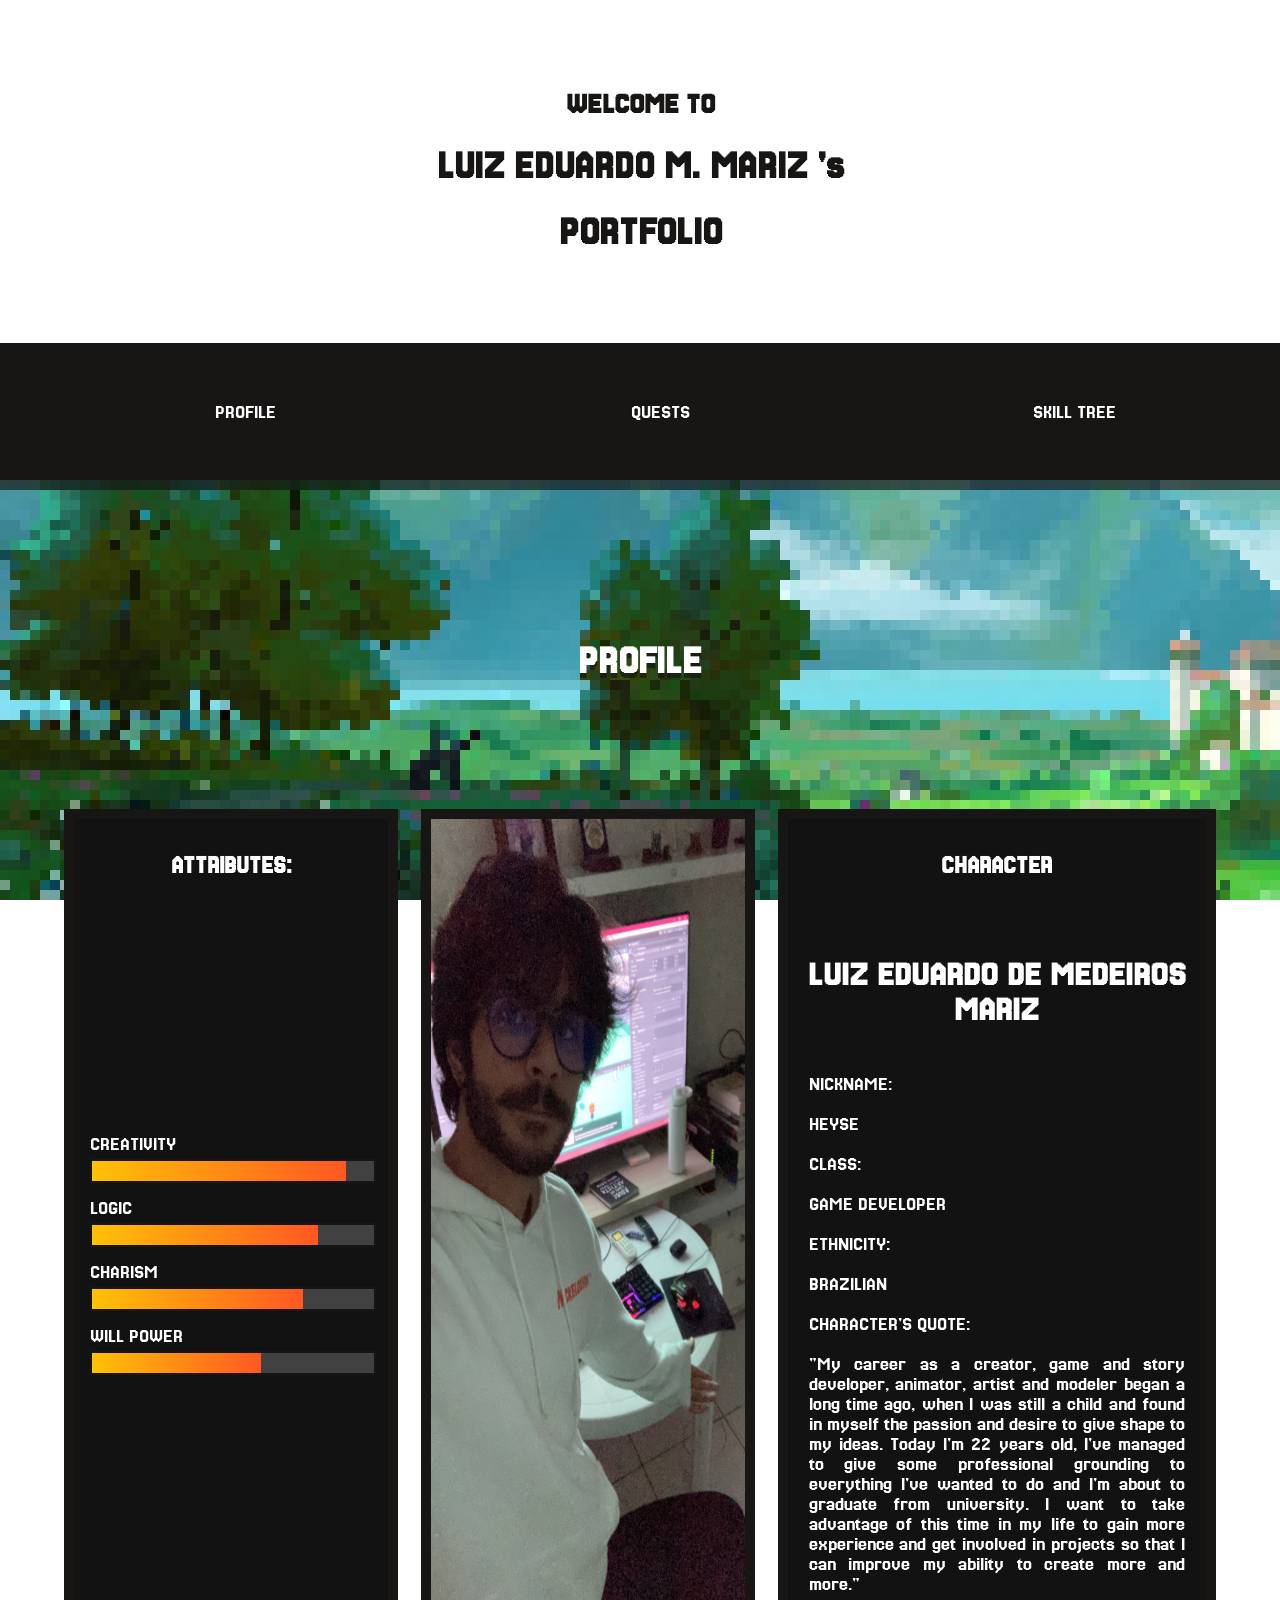
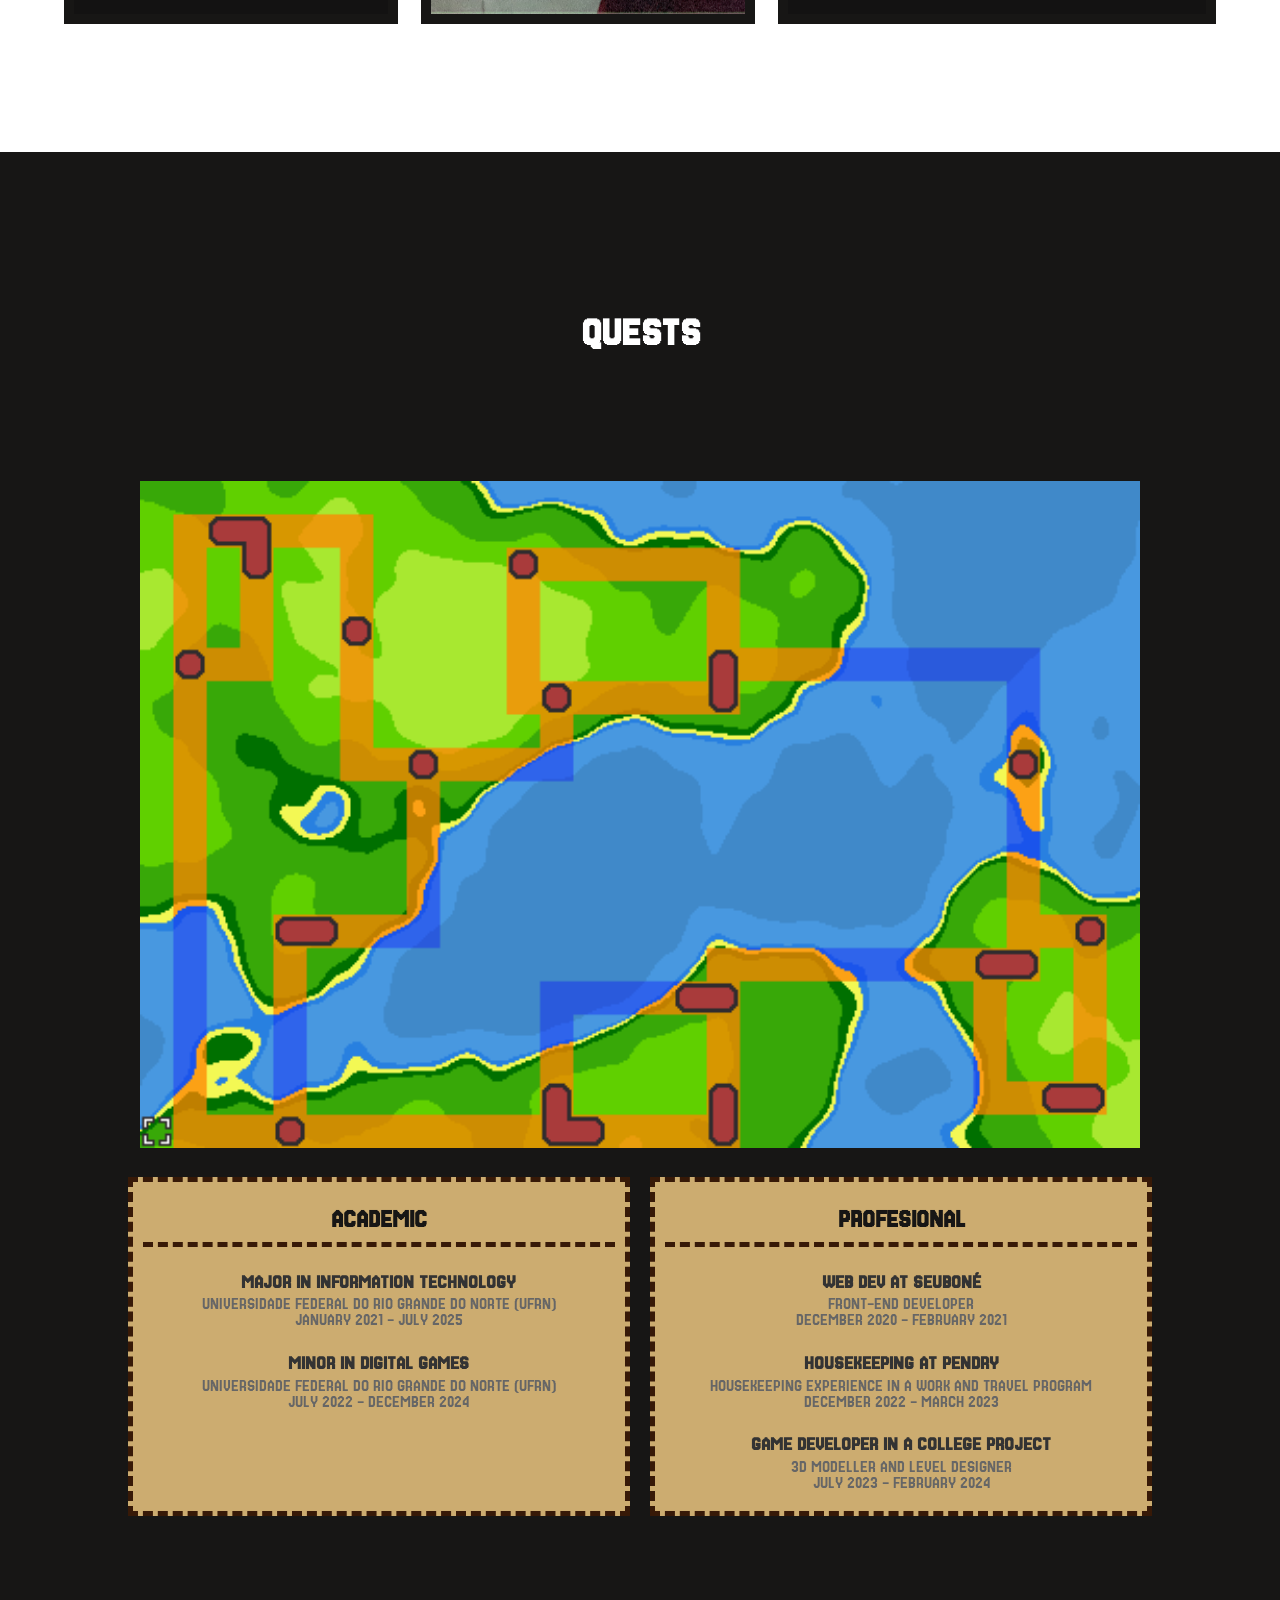
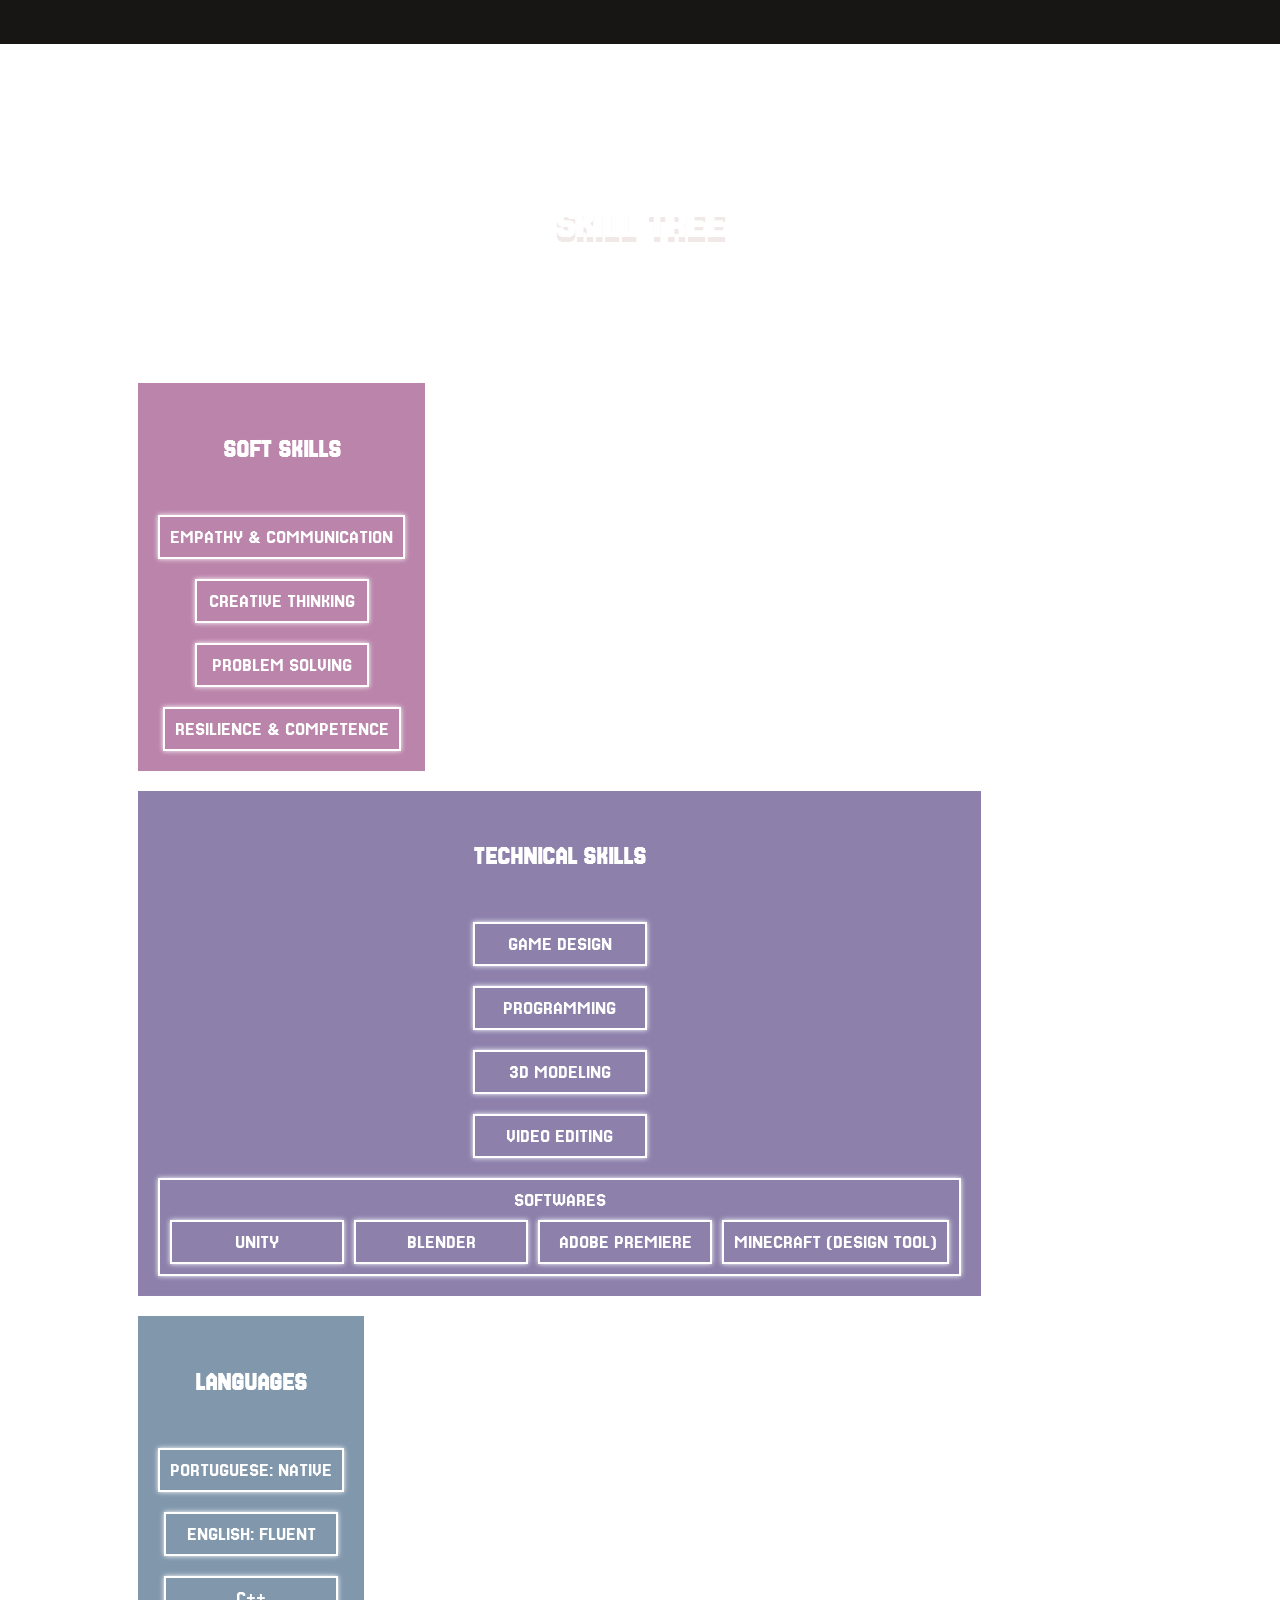
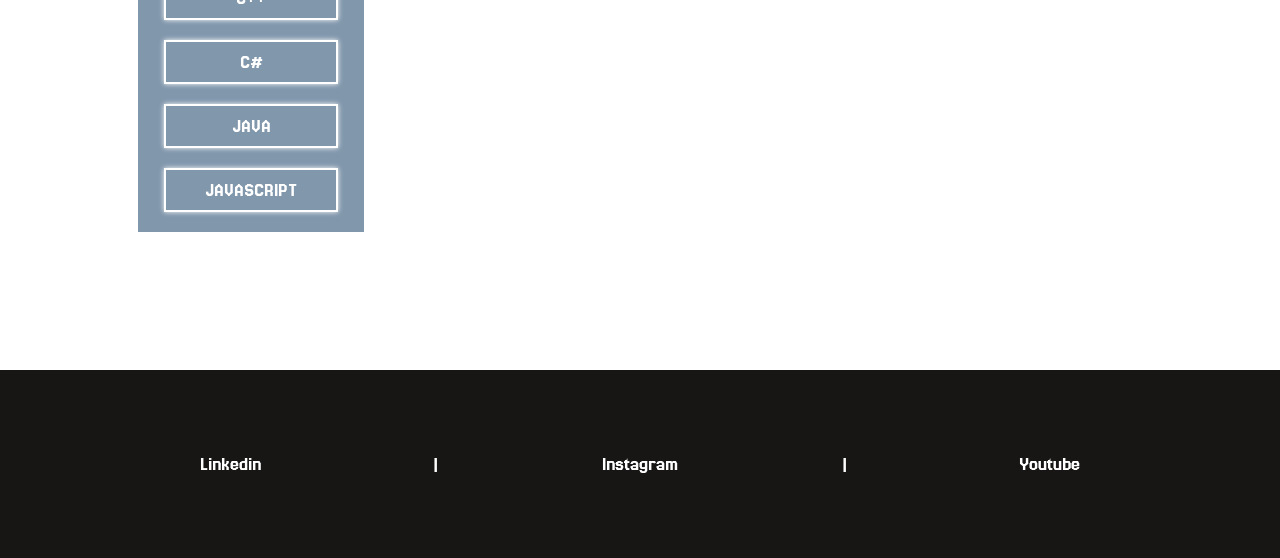
==== index.html @ ec73af60 "changing names" ====
<!DOCTYPE html>
<html>
  <head>
    <meta charset="UTF-8">
    <meta name="viewport" content="width=device-width, initial-scale=1.0">
    <meta http-equiv="X-UA-Compatible" content="ie=edge">

    <link rel="stylesheet" href="css/Style.css">
    <link href="https://fonts.googleapis.com/css2?family=Jersey+25&display=swap" rel="stylesheet">

    <title>Mariz's Portfolio</title>
  </head>

  <body>
    <header id="Level01">
        <div class="container">
            <div class="title">
                <div>
                    <h2>WELCOME TO</h2>
                </div>
                <div>
                    <h1> <span>LUIZ EDUARDO M. MARIZ</span> 's</h1>
                </div>
                <div>
                    <h1>PORTFOLIO</h1>
                </div>
            </div>
        </div>
        
        <div class="container">
            <nav class="navigation">
                <ul>
                    <li><a href="#Level02">PROFILE</a></li>
                    <li><a href="#Level03">QUESTS</a></li>
                    <li><a href="#Level04">SKILL TREE</a></li>
                </ul>
            </nav>
        </div>
    </header>

    <section id="Level02">
        <div class="container section-title">
            <h2 style="font-size: 40px;">PROFILE</h2>
        </div>
        <div class="container profile">
            <div class="container" id="lvl02-atributtes">
                <div class="container column">
                    <h4 style="font-size: 25px;">ATTRIBUTES:</h4>
                </div>
                <div class="container column">
                    <div class="container row">
                        <div class="attribute">
                            <span>CREATIVITY</span>
                            <div class="rating-bar">
                              <div class="fill" style="width: 90%;"></div>
                            </div>
                          </div>
                    </div>
                    <div class="container row">
                        <div class="attribute">
                            <span>LOGIC</span>
                            <div class="rating-bar">
                                <div class="fill" style="width: 80%;"></div>
                            </div>
                        </div>
                    </div>
                    <div class="container row">
                        <div class="attribute">
                            <span>CHARISM</span>
                            <div class="rating-bar">
                                <div class="fill" style="width: 75%;"></div>
                            </div>
                        </div>
                    </div>
                    <div class="container row">
                        <div class="attribute">
                            <span>WILL POWER</span>
                            <div class="rating-bar">
                                <div class="fill" style="width: 60%;"></div>
                            </div>
                        </div>
                    </div>
                </div>
            </div>
            <div class="container" id="lvl02-image">
                <img src="./imgs/profile2-img.JPG" alt="Luiz Eduardo's photo">
            </div>
            <div class="container" id="lvl02-description">
                <div class="container column">
                    <div>
                        <h4 style="font-size: 25px;">CHARACTER</h4>
                    </div>
                    <div>
                        <h4 style="font-size: 35px;">LUIZ EDUARDO DE MEDEIROS MARIZ</h4>
                    </div>
                </div>
                <div class="container column">
                    <div class="container row">
                        <span>NICKNAME:</span> 
                        <div>
                            <p>HEYSE</p>
                        </div>
                    </div>
                    <div class="container row">
                        <span>CLASS:</span> 
                        <div>
                            <p>GAME DEVELOPER</p>
                        </div>
                    </div>
                    <div class="container row">
                        <span>ETHNICITY:</span>
                        <div>
                            <p>BRAZILIAN</p>
                        </div>
                    </div>
                    <div class="container row">
                        <span>CHARACTER'S QUOTE:</span> 
                        <div id="lvl02-description-character-quote">
                            <p>"My career as a creator, game and story developer, animator, artist and modeler began a long time ago, 
                                when I was still a child and found in myself the passion and desire to give shape to my ideas. 
                                Today I'm 22 years old, I've managed to give some professional grounding to everything I've wanted to do 
                                and I'm about to graduate from university. I want to take advantage of this time in my life to gain more 
                                experience and get involved in projects so that I can improve my ability to create more and more."
                            </p>
                        </div>
                    </div>
                </div>
            </div>
        </div>
    </section>

    <section id="Level03">
        <div class="container section-title">
            <h2 style="font-size: 40px;">QUESTS</h2>
        </div>

        <div class="map-container">
            <img src="./imgs/map.png" alt="Mapa ilustrativo das experiências">
          </div>
        
          <div class="info-container">
            <div class="academic">
              <h3 style="font-size: 25px;">ACADEMIC</h3>
              <div class="entry">
                <h4>MAJOR IN INFORMATION TECHNOLOGY</h4>
                <p>UNIVERSIDADE FEDERAL DO RIO GRANDE DO NORTE (UFRN)</p>
                <p>JANUARY 2021 - JULY 2025</p>
              </div>
              <div class="entry">
                <h4>MINOR IN DIGITAL GAMES</h4>
                <p>UNIVERSIDADE FEDERAL DO RIO GRANDE DO NORTE (UFRN)</p>
                <p>JULY 2022 - DECEMBER 2024</p>
              </div>
            </div>
        
            <div class="profesional">
              <h3 style="font-size: 25px;">PROFESIONAL</h3>
              <div class="entry">
                <h4>WEB DEV AT SEUBONÉ</h4>
                <p>FRONT-END DEVELOPER</p>
                <p>DECEMBER 2020 - FEBRUARY 2021</p>
              </div>
              <div class="entry">
                <h4>HOUSEKEEPING AT PENDRY</h4>
                <p>HOUSEKEEPING EXPERIENCE IN A WORK AND TRAVEL PROGRAM</p>
                <p>DECEMBER 2022 - MARCH 2023</p>
              </div>
              <div class="entry">
                <h4>GAME DEVELOPER IN A COLLEGE PROJECT</h4>
                <p>3D MODELLER AND LEVEL DESIGNER</p>
                <p>JULY 2023 - FEBRUARY 2024</p>
              </div>
            </div>
          </div>
    </section>

    <section id="Level04">
        <div class="container section-title">
            <h2 style="font-size: 40px;">SKILL TREE</h2>
        </div>
        <!-- <div class="skill-tree">
            <div class="skill-branch">
              <div class="skill-node">Programming</div>
              <div class="skill-line vertical"></div>
              <div class="skill-subbranch">
                <div class="skill-node">C#</div>
                <div class="skill-node">Unity</div>
                <div class="skill-node">Git</div>
              </div>
            </div>
        </div> -->
        <div class="skill-tree-wrapper">
            <div class="skill-category" id="skill-tree1">
              <h4 style="font-size: 25px;">SOFT SKILLS</h4>
              <div class="skill-node">EMPATHY & COMMUNICATION</div>
              <div class="skill-node">CREATIVE THINKING</div>
              <div class="skill-node">PROBLEM SOLVING</div>
              <div class="skill-node">RESILIENCE & COMPETENCE</div>
            </div>
          
            <div class="skill-category" id="skill-tree2">
              <h4 style="font-size: 25px;">TECHNICAL SKILLS</h4>
              <div class="skill-node">GAME DESIGN</div>
              <div class="skill-node">PROGRAMMING</div>
              <div class="skill-node">3D MODELING</div>
              <div class="skill-node">VIDEO EDITING</div>
              <div class="skill-node has-children">
                SOFTWARES
                <div class="skill-subbranch">
                  <div class="skill-node">UNITY</div>
                  <div class="skill-node">BLENDER</div>
                  <div class="skill-node">ADOBE PREMIERE</div>
                  <div class="skill-node">MINECRAFT (DESIGN TOOL)</div>
                </div>
              </div>
            </div>
          
            <div class="skill-category" id="skill-tree3">
              <h4 style="font-size: 25px;">LANGUAGES</h4>
                    <div class="skill-node">PORTUGUESE: NATIVE</div>
                    <div class="skill-node">ENGLISH: FLUENT</div>
                    <div class="skill-node">C++</div>
                    <div class="skill-node">C#</div>
                    <div class="skill-node">JAVA</div>
                    <div class="skill-node">JAVASCRIPT</div>
            </div>
          </div>
    </section>

  </body>

  <footer>
    <div class="container" id="footer-div">
        <div class="item">
            <a href="https://www.linkedin.com/in/luiz-eduardo-mariz-1476a11b5/" target="_blank">Linkedin</a>
        </div>
        <div class="item">
            <p>|</p>
        </div>
        <div class="item">
            <a href="https://www.instagram.com/dumarizz/?hl=pt-br" target="_blank">Instagram</a>
        </div>
        <div class="item">
            <p>|</p>
        </div>
        <div class="item">
            <a href="https://www.youtube.com/@casanarvore" target="_blank">Youtube</a>
        </div>
    </div>
  </footer>
</html>
---- css/Style.css ----
/* General */

.container{
  display: flex;
  flex-wrap: wrap;
}

a{
  text-decoration: none;
}

.item{
  text-align: center;
  flex: 1;
  margin: auto;
}

.section-title h2{
  margin-left: auto;
  margin-right: auto;

  margin-bottom: 10%;
}

.column{
  flex-direction: column;
}

.row{
  flex-direction: row;
}

/*  Body */

body{
  margin: 0;

  text-align: center;
  color: white;

  font-family: "Jersey 25", sans-serif;

  font-size: 20px
}

/* Header */

.title{
  color: #171615;
  width: 100%;

  background-image: url(https://images.steamusercontent.com/ugc/2310974141604980016/B4EF3A7A2D1772DE26B1A6F51CE33A04FD8BB917/?imw=5000&imh=5000&ima=fit&impolicy=Letterbox&imcolor=%23000000&letterbox=false);

  padding-top: 5%;
  padding-bottom: 5%;
}

.navigation{
  background-color: #171615;

  box-shadow: 0px 10px #131212a4;

  flex: auto;
  padding-top: 3%;
  padding-bottom: 3%;

  z-index: 2;
}

.navigation ul{
  list-style-type: none;

  display: block;
}

.navigation li{
  display: inline-block;
  width: 33%;
}

.navigation a{
  color: white;
}

/* profile - Level02 */

#Level02{

  padding-top: 10%;
  padding-bottom: 10%;

  background: url(../imgs/castle_field1.jpg) fixed;
  background-color: #fff;

  z-index: 1;
}

#Level02 .section-title{
  text-shadow: 0 5px #131212a4
}

.profile{
  justify-content: space-around;

  margin-left: 5%;
  margin-right: 5%;
}

#lvl02-atributtes{
  flex: 3;
  text-align: center;

  border-style: solid;
  border-width: 10px ;
  border-color: #171615;

  
  background-color: #131212;
}

#lvl02-atributtes div{
  width: 100%;
}


.attribute {
  margin-bottom: 15px;

  text-align: left;

  width: 100%;

  margin-left: 5%;
  margin-right: 5%;
}

.rating-bar {
  width: 100%;
  height: 20px;

  background-color: rgba(255, 255, 255, 0.2);

  border: 2px solid #171615;

  margin-top: 5px;
}

.fill {
  height: 100%;
  background: linear-gradient(to right, #ffc107, #ff5722);

}

#lvl02-image{
  flex: 3;
  justify-content: center;
  margin-left: 2%;
  margin-right: 2%;

  border-style: solid;
  border-width: 10px ;
  border-color: #171615;
}

#lvl02-image img{
  width: 100%;
  max-width: 1000px;
  height: auto;

}

#lvl02-description{
  flex: 4;
  flex-wrap: wrap;
  text-align: center;

  color: white;

  border-style: solid;
  border-width: 10px ;
  border-color: #171615;

  
  background-color: #131212;
}

#lvl02-description div{
  width: 100%;
}

#lvl02-description div span{
  margin-left: 5%;
}

#lvl02-description .container .row div{
  margin-left: 5%;
  margin-right: 5%;

  text-align: justify;
}

#lvl02-description-character-quote{
  margin-left: 5%;
  margin-right: 5%;

  text-align: justify;
}

/* quests - Level03 */

#Level03{
  width: 100%; 
  padding-top: 10%;
  padding-bottom: 10%;

  align-items: center;

  background-color: #171615;

  color: white;

  z-index: 2;
}

#Level03 .map-container {
  width: 100%;
  max-width: 1000px;
  margin-bottom: 2%;

  margin-left: auto;
  margin-right: auto;
}

#Level03 .map-container img {
  width: 100%;
  height: auto;
}

#Level03 .info-container {
  margin-left: auto;
  margin-right: auto;
  
  display: flex;
  flex-direction: row;
  justify-content: space-between;
  gap: 2%;
  width: 100%;

  max-width: 80%;
  flex-wrap: wrap;
}

#Level03 .academic,
#Level03 .profesional {
  flex: 1;

  min-width: 300px;
  background-color: #ccac70;

  border-style: dashed;
  border-width: 5px ;
  border-color: #371907;
}

#Level03 .academic h3,
#Level03 .profesional h3 {

  color: #171615;

  margin-bottom: 2%;
  margin-left: 2%;
  margin-right: 2%;
  border-bottom: 5px dashed #371907;

  padding-bottom: 2%;
}

#Level03 .academic .entry,
#Level03 .profesional .entry {
  margin-bottom: 1.25rem;
}

#Level03 .entry h4 {
  font-size: 1.2rem;
  margin-bottom: 0.3rem;
  color: #333;
}

#Level03 .entry p {
  margin: 0;
  font-size: 1rem;
  color: #666;
}

/* skill tree - Level04 */

#Level04{
  width: 100%; 
  padding-top: 10%;
  padding-bottom: 10%;

  background: url(../imgs/galaxy1.webp) fixed;
}

#Level04 .section-title{
  color: white;
  text-shadow: 0 5px #e9dbdba4;
}

.skill-tree-wrapper {
  width: 80%;
  display: flex;
  justify-content: space-between;
  
  flex-wrap: wrap;

  margin: 0 auto;

  color: white;

  text-align: center;
}

.skill-category {
  display: flex;
  flex-direction: column;
  align-items: center;

  gap: 20px;

  border-style: solid;
  border-width: 10px ;
  border-color: white;

  padding: 20px;

  box-shadow: 0 0 10px white;
}
#skill-tree1{
  background-color: rgba(120, 10, 87, 0.5);
}

#skill-tree2{
  background-color: rgba(28, 5, 90, 0.5); 
}

#skill-tree3{
  background-color: rgba(5, 49, 90, 0.5); 
}

.skill-node {
  border: 2px solid white;
  padding: 10px;


  width: fit-content;
  min-width: 150px;
  box-shadow: 0 0 5px white;
}

.skill-subbranch {
  margin-top: 10px;
  display: flex;
  gap: 10px;
  flex-wrap: wrap;
  justify-content: center;
}

/* footer */

footer{
  background-color: #171615;

  color: white;

  padding-top: 5%;
  padding-bottom: 5%;
}

#footer-div{
  margin-left: auto;
  margin-right: auto;
  width: 80%;
}

footer a{
  color: white;
}
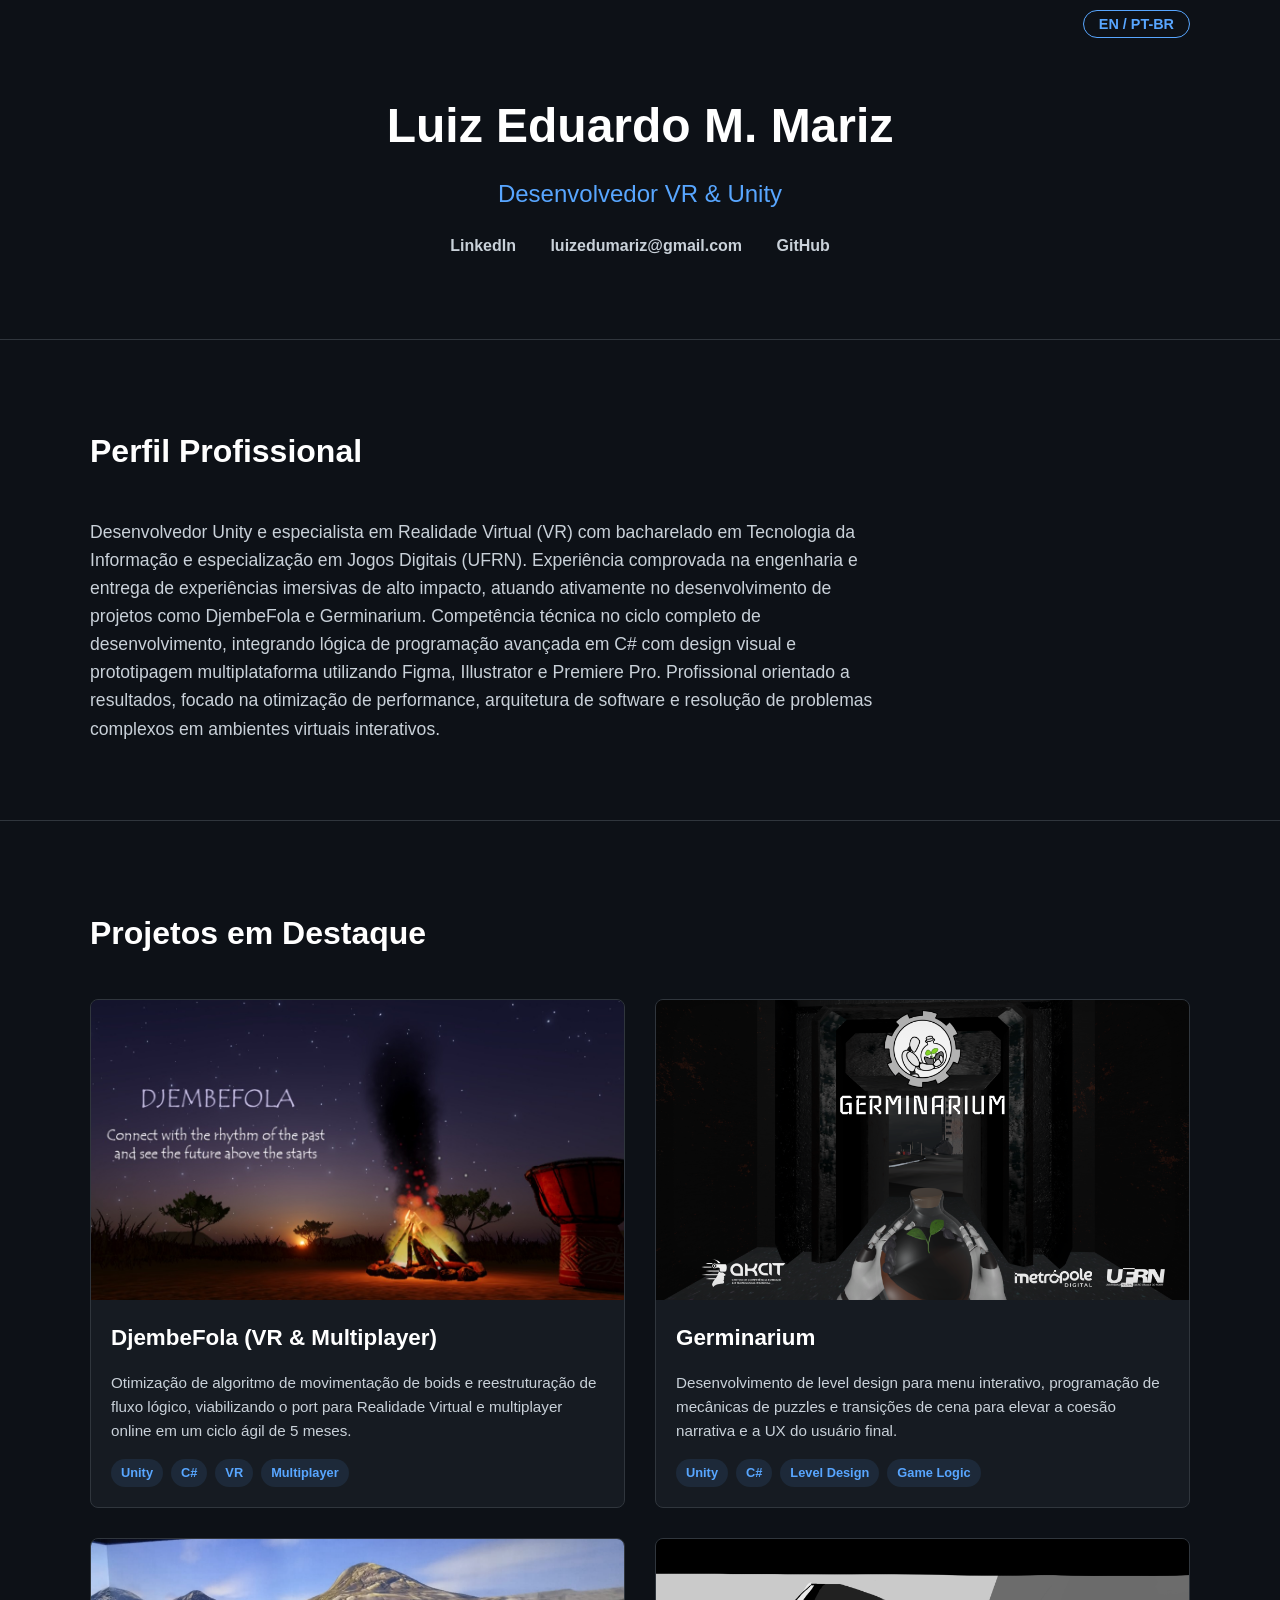
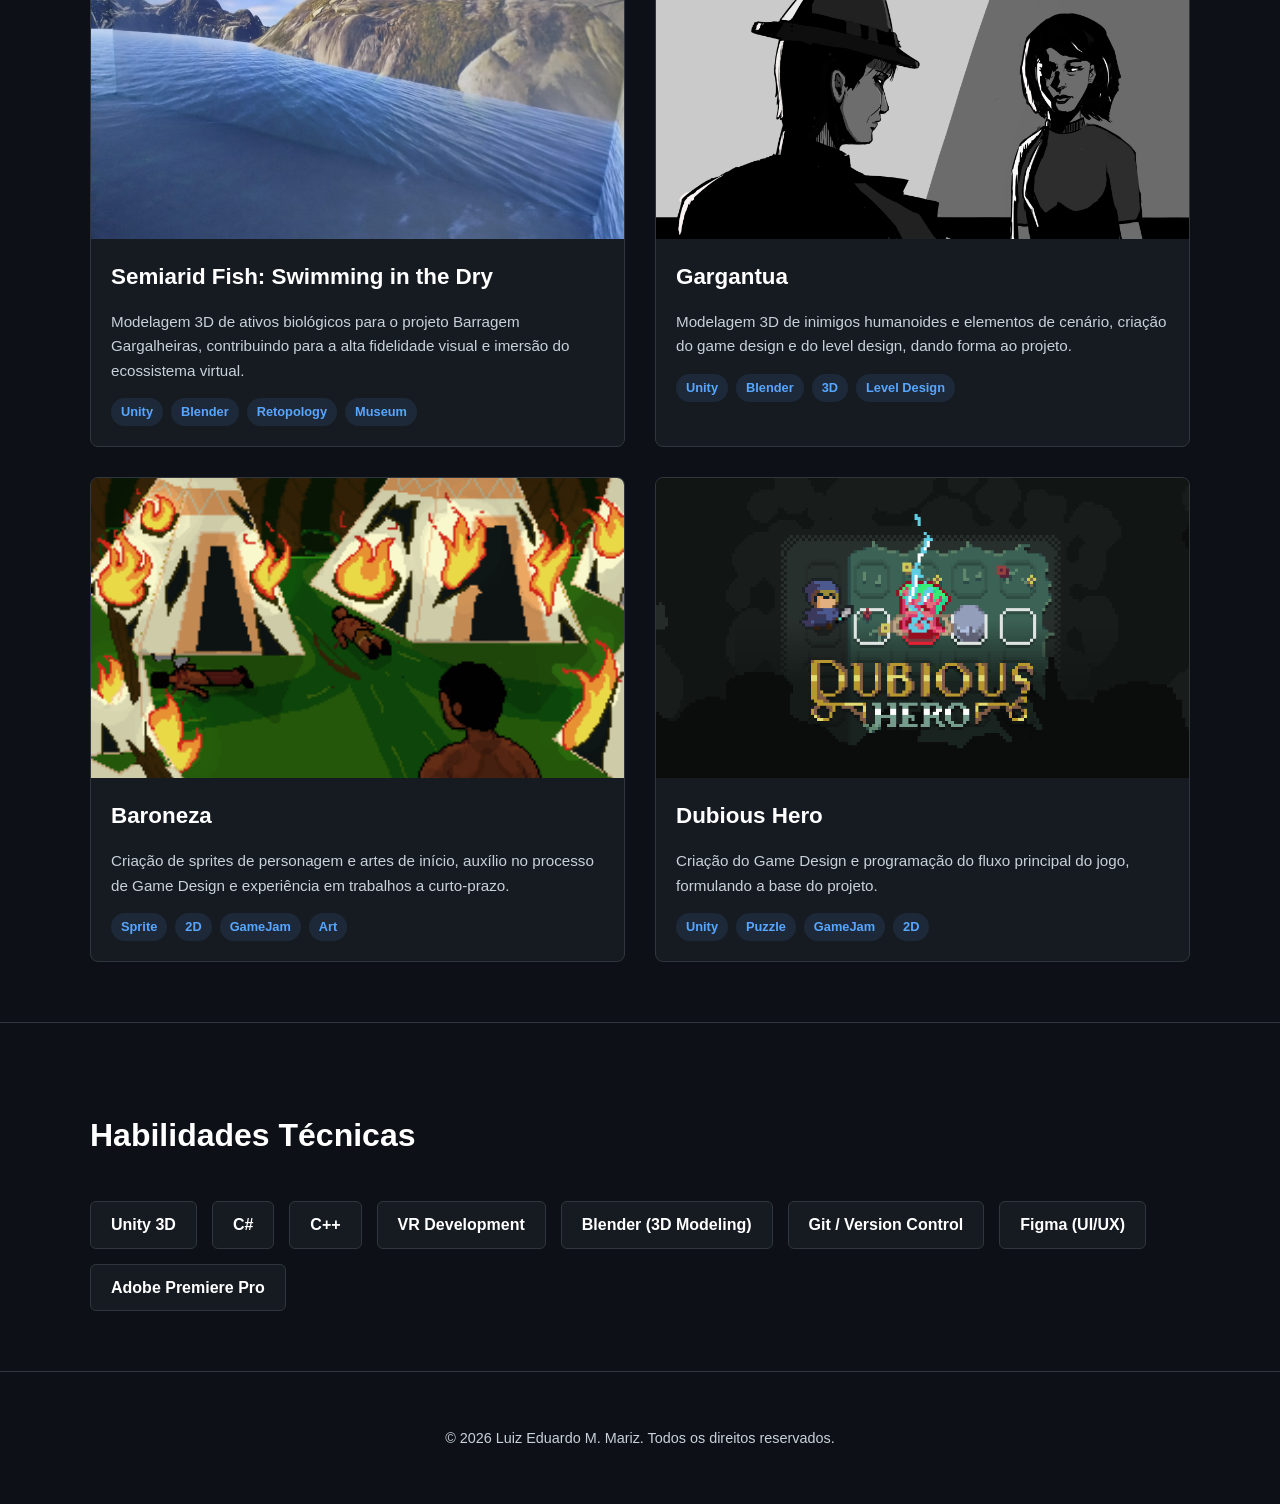
==== commit 8a709e9d: "refreshing" ====
--- a/index.html
+++ b/index.html
@@ -1,251 +1,412 @@
 <!DOCTYPE html>
-<html>
-  <head>
+<html lang="pt-BR">
+<head>
     <meta charset="UTF-8">
     <meta name="viewport" content="width=device-width, initial-scale=1.0">
-    <meta http-equiv="X-UA-Compatible" content="ie=edge">
-
-    <link rel="stylesheet" href="css/Style.css">
-    <link href="https://fonts.googleapis.com/css2?family=Jersey+25&display=swap" rel="stylesheet">
-
-    <title>Mariz's Portfolio</title>
-  </head>
-
-  <body>
-    <header id="Level01">
+    <title>Luiz Eduardo M. Mariz | VR & Unity Developer</title>
+    <style>
+        :root {
+            --bg-color: #0d1117;
+            --card-bg: #161b22;
+            --text-main: #c9d1d9;
+            --text-highlight: #58a6ff;
+            --accent: #238636;
+        }
+
+        body {
+            font-family: -apple-system, BlinkMacSystemFont, "Segoe UI", Helvetica, Arial, sans-serif;
+            background-color: var(--bg-color);
+            color: var(--text-main);
+            margin: 0;
+            line-height: 1.6;
+        }
+
+        .container {
+            max-width: 1100px;
+            margin: 0 auto;
+            padding: 0 20px;
+        }
+
+        /* Botão de Idioma */
+        .lang-container {
+            text-align: right;
+            padding: 10px 20px;
+        }
+
+        .lang-btn {
+            background-color: transparent;
+            color: var(--text-highlight);
+            border: 1px solid var(--text-highlight);
+            padding: 5px 15px;
+            border-radius: 20px;
+            cursor: pointer;
+            font-weight: bold;
+            font-size: 0.9rem;
+            transition: all 0.2s;
+        }
+
+        .lang-btn:hover {
+            background-color: var(--text-highlight);
+            color: var(--bg-color);
+        }
+
+        /* Hero / Header */
+        header {
+            padding: 40px 0 80px 0;
+            text-align: center;
+            border-bottom: 1px solid #30363d;
+        }
+
+        header h1 {
+            color: #ffffff;
+            font-size: 3rem;
+            margin: 0 0 10px 0;
+        }
+
+        header h2 {
+            color: var(--text-highlight);
+            font-size: 1.5rem;
+            font-weight: 400;
+            margin: 0 0 20px 0;
+        }
+
+        .social-links a {
+            color: var(--text-main);
+            text-decoration: none;
+            margin: 0 15px;
+            font-weight: 600;
+            transition: color 0.2s;
+        }
+
+        .social-links a:hover {
+            color: var(--text-highlight);
+        }
+
+        /* Seções Gerais */
+        section {
+            padding: 60px 0;
+            border-bottom: 1px solid #30363d;
+        }
+
+        .section-title {
+            color: #ffffff;
+            font-size: 2rem;
+            margin-bottom: 40px;
+        }
+
+        /* Grid de Projetos */
+        .projects-grid {
+            display: grid;
+            grid-template-columns: repeat(auto-fit, minmax(400px, 1fr));
+            gap: 30px;
+        }
+
+        .project-card {
+            background-color: var(--card-bg);
+            border: 1px solid #30363d;
+            border-radius: 8px;
+            overflow: hidden;
+            transition: transform 0.2s;
+        }
+
+        .project-card:hover {
+            transform: translateY(-5px);
+        }
+
+        .video-container {
+            width: 100%;
+            background-color: #000;
+            aspect-ratio: 16 / 9; 
+            overflow: hidden;
+        }
+
+        /* Aplica o mesmo estilo de preenchimento para vídeo e imagem */
+        .video-container video, 
+        .video-container img {
+            width: 100%;
+            height: 100%;
+            object-fit: cover;
+            display: block;
+        }
+
+        .project-info {
+            padding: 20px;
+        }
+
+        .project-info h3 {
+            color: #ffffff;
+            margin: 0 0 10px 0;
+            font-size: 1.4rem;
+        }
+
+        .project-info p {
+            font-size: 0.95rem;
+            margin-bottom: 15px;
+        }
+
+        .tech-tags {
+            display: flex;
+            flex-wrap: wrap;
+            gap: 8px;
+        }
+
+        .tech-tag {
+            background-color: rgba(88, 166, 255, 0.1);
+            color: var(--text-highlight);
+            padding: 4px 10px;
+            border-radius: 15px;
+            font-size: 0.8rem;
+            font-weight: 600;
+        }
+
+        .skills-container {
+            display: flex;
+            flex-wrap: wrap;
+            gap: 15px;
+        }
+
+        .skill-item {
+            background-color: var(--card-bg);
+            border: 1px solid #30363d;
+            padding: 10px 20px;
+            border-radius: 6px;
+            font-weight: 600;
+            color: #ffffff;
+        }
+
+        footer {
+            text-align: center;
+            padding: 40px 0;
+            font-size: 0.9rem;
+        }
+
+        /* Oculta os textos em inglês por padrão */
+        .lang-en {
+            display: none;
+        }
+    </style>
+</head>
+<body>
+
+    <div class="lang-container container">
+        <button class="lang-btn" id="langToggleBtn" onclick="toggleLanguage()">EN / PT-BR</button>
+    </div>
+
+    <header>
         <div class="container">
-            <div class="title">
-                <div>
-                    <h2>WELCOME TO</h2>
-                </div>
-                <div>
-                    <h1> <span>LUIZ EDUARDO M. MARIZ</span> 's</h1>
-                </div>
-                <div>
-                    <h1>PORTFOLIO</h1>
-                </div>
+            <h1>Luiz Eduardo M. Mariz</h1>
+            <h2>
+                <span class="lang-pt">Desenvolvedor VR & Unity</span>
+                <span class="lang-en">VR & Unity Developer</span>
+            </h2>
+            <div class="social-links">
+                <a href="https://www.linkedin.com/in/luiz-eduardo-mariz-1476a11b5/" target="_blank">LinkedIn</a>
+                <a href="mailto:luizedumariz@gmail.com">luizedumariz@gmail.com</a>
+                <a href="https://github.com/luizzmariz" target="_blank">GitHub</a>
             </div>
         </div>
-        
+    </header>
+
+    <section id="about">
         <div class="container">
-            <nav class="navigation">
-                <ul>
-                    <li><a href="#Level02">PROFILE</a></li>
-                    <li><a href="#Level03">QUESTS</a></li>
-                    <li><a href="#Level04">SKILL TREE</a></li>
-                </ul>
-            </nav>
+            <h2 class="section-title">
+                <span class="lang-pt">Perfil Profissional</span>
+                <span class="lang-en">Professional Profile</span>
+            </h2>
+            <p style="font-size: 1.1rem; max-width: 800px;">
+                <span class="lang-pt">Desenvolvedor Unity e especialista em Realidade Virtual (VR) com bacharelado em Tecnologia da Informação e especialização em Jogos Digitais (UFRN). Experiência comprovada na engenharia e entrega de experiências imersivas de alto impacto, atuando ativamente no desenvolvimento de projetos como DjembeFola e Germinarium. Competência técnica no ciclo completo de desenvolvimento, integrando lógica de programação avançada em C# com design visual e prototipagem multiplataforma utilizando Figma, Illustrator e Premiere Pro. Profissional orientado a resultados, focado na otimização de performance, arquitetura de software e resolução de problemas complexos em ambientes virtuais interativos.</span>
+                <span class="lang-en">Unity Developer and Virtual Reality (VR) specialist with a Bachelor's degree in Information Technology and a minor in Digital Games (UFRN). Proven experience in engineering and delivering high-impact immersive experiences, actively participating in the development of projects such as DjembeFola and Germinarium. Technical competence in the full development cycle, integrating advanced C# programming logic with visual design and cross-platform prototyping using Figma, Illustrator, and Premiere Pro. Results-oriented professional focused on performance optimization, software architecture, and solving complex problems in interactive virtual environments.</span>
+            </p>
         </div>
-    </header>
-
-    <section id="Level02">
-        <div class="container section-title">
-            <h2 style="font-size: 40px;">PROFILE</h2>
-        </div>
-        <div class="container profile">
-            <div class="container" id="lvl02-atributtes">
-                <div class="container column">
-                    <h4 style="font-size: 25px;">ATTRIBUTES:</h4>
-                </div>
-                <div class="container column">
-                    <div class="container row">
-                        <div class="attribute">
-                            <span>CREATIVITY</span>
-                            <div class="rating-bar">
-                              <div class="fill" style="width: 90%;"></div>
-                            </div>
-                          </div>
-                    </div>
-                    <div class="container row">
-                        <div class="attribute">
-                            <span>LOGIC</span>
-                            <div class="rating-bar">
-                                <div class="fill" style="width: 80%;"></div>
-                            </div>
-                        </div>
-                    </div>
-                    <div class="container row">
-                        <div class="attribute">
-                            <span>CHARISM</span>
-                            <div class="rating-bar">
-                                <div class="fill" style="width: 75%;"></div>
-                            </div>
-                        </div>
-                    </div>
-                    <div class="container row">
-                        <div class="attribute">
-                            <span>WILL POWER</span>
-                            <div class="rating-bar">
-                                <div class="fill" style="width: 60%;"></div>
-                            </div>
-                        </div>
-                    </div>
-                </div>
-            </div>
-            <div class="container" id="lvl02-image">
-                <img src="./imgs/profile2-img.JPG" alt="Luiz Eduardo's photo">
-            </div>
-            <div class="container" id="lvl02-description">
-                <div class="container column">
-                    <div>
-                        <h4 style="font-size: 25px;">CHARACTER</h4>
-                    </div>
-                    <div>
-                        <h4 style="font-size: 35px;">LUIZ EDUARDO DE MEDEIROS MARIZ</h4>
-                    </div>
-                </div>
-                <div class="container column">
-                    <div class="container row">
-                        <span>NICKNAME:</span> 
-                        <div>
-                            <p>HEYSE</p>
-                        </div>
-                    </div>
-                    <div class="container row">
-                        <span>CLASS:</span> 
-                        <div>
-                            <p>GAME DEVELOPER</p>
-                        </div>
-                    </div>
-                    <div class="container row">
-                        <span>ETHNICITY:</span>
-                        <div>
-                            <p>BRAZILIAN</p>
-                        </div>
-                    </div>
-                    <div class="container row">
-                        <span>CHARACTER'S QUOTE:</span> 
-                        <div id="lvl02-description-character-quote">
-                            <p>"My career as a creator, game and story developer, animator, artist and modeler began a long time ago, 
-                                when I was still a child and found in myself the passion and desire to give shape to my ideas. 
-                                Today I'm 22 years old, I've managed to give some professional grounding to everything I've wanted to do 
-                                and I'm about to graduate from university. I want to take advantage of this time in my life to gain more 
-                                experience and get involved in projects so that I can improve my ability to create more and more."
-                            </p>
-                        </div>
-                    </div>
-                </div>
+    </section>
+
+    <section id="projects">
+        <div class="container">
+            <h2 class="section-title">
+                <span class="lang-pt">Projetos em Destaque</span>
+                <span class="lang-en">Featured Projects</span>
+            </h2>
+            <div class="projects-grid">
+                
+                <div class="project-card">
+                    <div class="video-container">
+                        <video src="./videos/DjembeFolla-video.mp4" loop muted playsinline poster="./imgs/Djembe-art.jpg"></video>
+                    </div>
+                    <div class="project-info">
+                        <h3>DjembeFola (VR & Multiplayer)</h3>
+                        <p>
+                            <span class="lang-pt">Otimização de algoritmo de movimentação de boids e reestruturação de fluxo lógico, viabilizando o port para Realidade Virtual e multiplayer online em um ciclo ágil de 5 meses.</span>
+                            <span class="lang-en">Optimization of boids movement algorithm and logic flow restructuring, enabling the port to Virtual Reality and online multiplayer in an agile 5-month cycle.</span>
+                        </p>
+                        <div class="tech-tags">
+                            <span class="tech-tag">Unity</span>
+                            <span class="tech-tag">C#</span>
+                            <span class="tech-tag">VR</span>
+                            <span class="tech-tag">Multiplayer</span>
+                        </div>
+                    </div>
+                </div>
+
+                <div class="project-card">
+                    <div class="video-container">
+                        <video src="./videos/Germinarium-Trailer.mp4" loop muted playsinline poster="./imgs/Banner_Germinarium.png"></video>
+                    </div>
+                    <div class="project-info">
+                        <h3>Germinarium</h3>
+                        <p>
+                            <span class="lang-pt">Desenvolvimento de level design para menu interativo, programação de mecânicas de puzzles e transições de cena para elevar a coesão narrativa e a UX do usuário final.</span>
+                            <span class="lang-en">Development of level design for an interactive menu, programming of puzzle mechanics, and scene transitions to elevate narrative cohesion and final user UX.</span>
+                        </p>
+                        <div class="tech-tags">
+                            <span class="tech-tag">Unity</span>
+                            <span class="tech-tag">C#</span>
+                            <span class="tech-tag">Level Design</span>
+                            <span class="tech-tag">Game Logic</span>
+                        </div>
+                    </div>
+                </div>
+
+                <div class="project-card">
+                    <div class="video-container">
+                        <video src="./videos/semiarid-fish.mp4" loop muted playsinline poster="./imgs/Semiarid-image.png"></video>
+                    </div>
+                    <div class="project-info">
+                        <h3>Semiarid Fish: Swimming in the Dry</h3>
+                        <p>
+                            <span class="lang-pt">Modelagem 3D de ativos biológicos para o projeto Barragem Gargalheiras, contribuindo para a alta fidelidade visual e imersão do ecossistema virtual.</span>
+                            <span class="lang-en">3D modeling of biological assets for the Barragem Gargalheiras project, contributing to high visual fidelity and immersion of the virtual ecosystem.</span>
+                        </p>
+                        <div class="tech-tags">
+                            <span class="tech-tag">Unity</span>
+                            <span class="tech-tag">Blender</span>
+                            <span class="tech-tag">Retopology</span>
+                            <span class="tech-tag">Museum</span>
+                        </div>
+                    </div>
+                </div>
+
+                <div class="project-card">
+                    <div class="video-container">
+                        <video src="./videos/Gargantua-video.mp4" loop muted playsinline poster="./imgs/Gargantua-image.png"></video>
+                    </div>
+                    <div class="project-info">
+                        <h3>Gargantua</h3>
+                        <p>
+                            <span class="lang-pt">Modelagem 3D de inimigos humanoides e elementos de cenário, criação do game design e do level design, dando forma ao projeto.</span>
+                            <span class="lang-en">3D modeling of humanoid enemies and scenario elements, creation of game design and level design, shaping the core project.</span>
+                        </p>
+                        <div class="tech-tags">
+                            <span class="tech-tag">Unity</span>
+                            <span class="tech-tag">Blender</span>
+                            <span class="tech-tag">3D</span>
+                            <span class="tech-tag">Level Design</span>
+                        </div>
+                    </div>
+                </div>
+
+                <div class="project-card">
+                    <div class="video-container">
+                        <video src="./videos/Baroneza-video.mp4" loop muted playsinline poster="./imgs/Baroneza_art.png"></video>
+                    </div>
+                    <div class="project-info">
+                        <h3>Baroneza</h3>
+                        <p>
+                            <span class="lang-pt">Criação de sprites de personagem e artes de início, auxílio no processo de Game Design e experiência em trabalhos a curto-prazo.</span>
+                            <span class="lang-en">Creation of character sprites and start art, assisting in the Game Design process and gaining experience in short-term deliverables.</span>
+                        </p>
+                        <div class="tech-tags">
+                            <span class="tech-tag">Sprite</span>
+                            <span class="tech-tag">2D</span>
+                            <span class="tech-tag">GameJam</span>
+                            <span class="tech-tag">Art</span>
+                        </div>
+                    </div>
+                </div>
+
+                <div class="project-card">
+                    <div class="video-container">
+                        <img src="./imgs/DubiousHero-art.png" alt="Dubious Hero">
+                    </div>
+                    <div class="project-info">
+                        <h3>Dubious Hero</h3>
+                        <p>
+                            <span class="lang-pt">Criação do Game Design e programação do fluxo principal do jogo, formulando a base do projeto.</span>
+                            <span class="lang-en">Creation of the Game Design and programming of the main game flow, formulating the foundation of the project.</span>
+                        </p>
+                        <div class="tech-tags">
+                            <span class="tech-tag">Unity</span>
+                            <span class="tech-tag">Puzzle</span>
+                            <span class="tech-tag">GameJam</span>
+                            <span class="tech-tag">2D</span>
+                        </div>
+                    </div>
+                </div>
+
             </div>
         </div>
     </section>
 
-    <section id="Level03">
-        <div class="container section-title">
-            <h2 style="font-size: 40px;">QUESTS</h2>
+    <section id="skills">
+        <div class="container">
+            <h2 class="section-title">
+                <span class="lang-pt">Habilidades Técnicas</span>
+                <span class="lang-en">Technical Skills</span>
+            </h2>
+            <div class="skills-container">
+                <div class="skill-item">Unity 3D</div>
+                <div class="skill-item">C#</div>
+                <div class="skill-item">C++</div>
+                <div class="skill-item">VR Development</div>
+                <div class="skill-item">Blender (3D Modeling)</div>
+                <div class="skill-item">Git / Version Control</div>
+                <div class="skill-item">Figma (UI/UX)</div>
+                <div class="skill-item">Adobe Premiere Pro</div>
+            </div>
         </div>
-
-        <div class="map-container">
-            <img src="./imgs/map.png" alt="Mapa ilustrativo das experiências">
-          </div>
-        
-          <div class="info-container">
-            <div class="academic">
-              <h3 style="font-size: 25px;">ACADEMIC</h3>
-              <div class="entry">
-                <h4>MAJOR IN INFORMATION TECHNOLOGY</h4>
-                <p>UNIVERSIDADE FEDERAL DO RIO GRANDE DO NORTE (UFRN)</p>
-                <p>JANUARY 2021 - JULY 2025</p>
-              </div>
-              <div class="entry">
-                <h4>MINOR IN DIGITAL GAMES</h4>
-                <p>UNIVERSIDADE FEDERAL DO RIO GRANDE DO NORTE (UFRN)</p>
-                <p>JULY 2022 - DECEMBER 2024</p>
-              </div>
-            </div>
-        
-            <div class="profesional">
-              <h3 style="font-size: 25px;">PROFESIONAL</h3>
-              <div class="entry">
-                <h4>WEB DEV AT SEUBONÉ</h4>
-                <p>FRONT-END DEVELOPER</p>
-                <p>DECEMBER 2020 - FEBRUARY 2021</p>
-              </div>
-              <div class="entry">
-                <h4>HOUSEKEEPING AT PENDRY</h4>
-                <p>HOUSEKEEPING EXPERIENCE IN A WORK AND TRAVEL PROGRAM</p>
-                <p>DECEMBER 2022 - MARCH 2023</p>
-              </div>
-              <div class="entry">
-                <h4>GAME DEVELOPER IN A COLLEGE PROJECT</h4>
-                <p>3D MODELLER AND LEVEL DESIGNER</p>
-                <p>JULY 2023 - FEBRUARY 2024</p>
-              </div>
-            </div>
-          </div>
     </section>
 
-    <section id="Level04">
-        <div class="container section-title">
-            <h2 style="font-size: 40px;">SKILL TREE</h2>
+    <footer>
+        <div class="container">
+            <p>
+                <span class="lang-pt">&copy; 2026 Luiz Eduardo M. Mariz. Todos os direitos reservados.</span>
+                <span class="lang-en">&copy; 2026 Luiz Eduardo M. Mariz. All rights reserved.</span>
+            </p>
         </div>
-        <!-- <div class="skill-tree">
-            <div class="skill-branch">
-              <div class="skill-node">Programming</div>
-              <div class="skill-line vertical"></div>
-              <div class="skill-subbranch">
-                <div class="skill-node">C#</div>
-                <div class="skill-node">Unity</div>
-                <div class="skill-node">Git</div>
-              </div>
-            </div>
-        </div> -->
-        <div class="skill-tree-wrapper">
-            <div class="skill-category" id="skill-tree1">
-              <h4 style="font-size: 25px;">SOFT SKILLS</h4>
-              <div class="skill-node">EMPATHY & COMMUNICATION</div>
-              <div class="skill-node">CREATIVE THINKING</div>
-              <div class="skill-node">PROBLEM SOLVING</div>
-              <div class="skill-node">RESILIENCE & COMPETENCE</div>
-            </div>
-          
-            <div class="skill-category" id="skill-tree2">
-              <h4 style="font-size: 25px;">TECHNICAL SKILLS</h4>
-              <div class="skill-node">GAME DESIGN</div>
-              <div class="skill-node">PROGRAMMING</div>
-              <div class="skill-node">3D MODELING</div>
-              <div class="skill-node">VIDEO EDITING</div>
-              <div class="skill-node has-children">
-                SOFTWARES
-                <div class="skill-subbranch">
-                  <div class="skill-node">UNITY</div>
-                  <div class="skill-node">BLENDER</div>
-                  <div class="skill-node">ADOBE PREMIERE</div>
-                  <div class="skill-node">MINECRAFT (DESIGN TOOL)</div>
-                </div>
-              </div>
-            </div>
-          
-            <div class="skill-category" id="skill-tree3">
-              <h4 style="font-size: 25px;">LANGUAGES</h4>
-                    <div class="skill-node">PORTUGUESE: NATIVE</div>
-                    <div class="skill-node">ENGLISH: FLUENT</div>
-                    <div class="skill-node">C++</div>
-                    <div class="skill-node">C#</div>
-                    <div class="skill-node">JAVA</div>
-                    <div class="skill-node">JAVASCRIPT</div>
-            </div>
-          </div>
-    </section>
-
-  </body>
-
-  <footer>
-    <div class="container" id="footer-div">
-        <div class="item">
-            <a href="https://www.linkedin.com/in/luiz-eduardo-mariz-1476a11b5/" target="_blank">Linkedin</a>
-        </div>
-        <div class="item">
-            <p>|</p>
-        </div>
-        <div class="item">
-            <a href="https://www.instagram.com/dumarizz/?hl=pt-br" target="_blank">Instagram</a>
-        </div>
-        <div class="item">
-            <p>|</p>
-        </div>
-        <div class="item">
-            <a href="https://www.youtube.com/@casanarvore" target="_blank">Youtube</a>
-        </div>
-    </div>
-  </footer>
+    </footer>
+
+    <script>
+        // Lógica de Tradução
+        let isEnglish = false;
+        function toggleLanguage() {
+            isEnglish = !isEnglish;
+            
+            const ptElements = document.querySelectorAll('.lang-pt');
+            const enElements = document.querySelectorAll('.lang-en');
+
+            ptElements.forEach(el => {
+                el.style.display = isEnglish ? 'none' : 'inline-block';
+            });
+
+            enElements.forEach(el => {
+                el.style.display = isEnglish ? 'inline-block' : 'none';
+            });
+        }
+
+        // Lógica de reprodução de vídeo no Hover
+        document.querySelectorAll('.project-card').forEach(card => {
+            const video = card.querySelector('video');
+            
+            if (video) {
+                card.addEventListener('mouseenter', () => {
+                    video.play();
+                });
+                
+                card.addEventListener('mouseleave', () => {
+                    video.pause();
+                    video.currentTime = 0; // Volta o vídeo para o frame inicial
+                });
+            }
+        });
+    </script>
+</body>
 </html>
